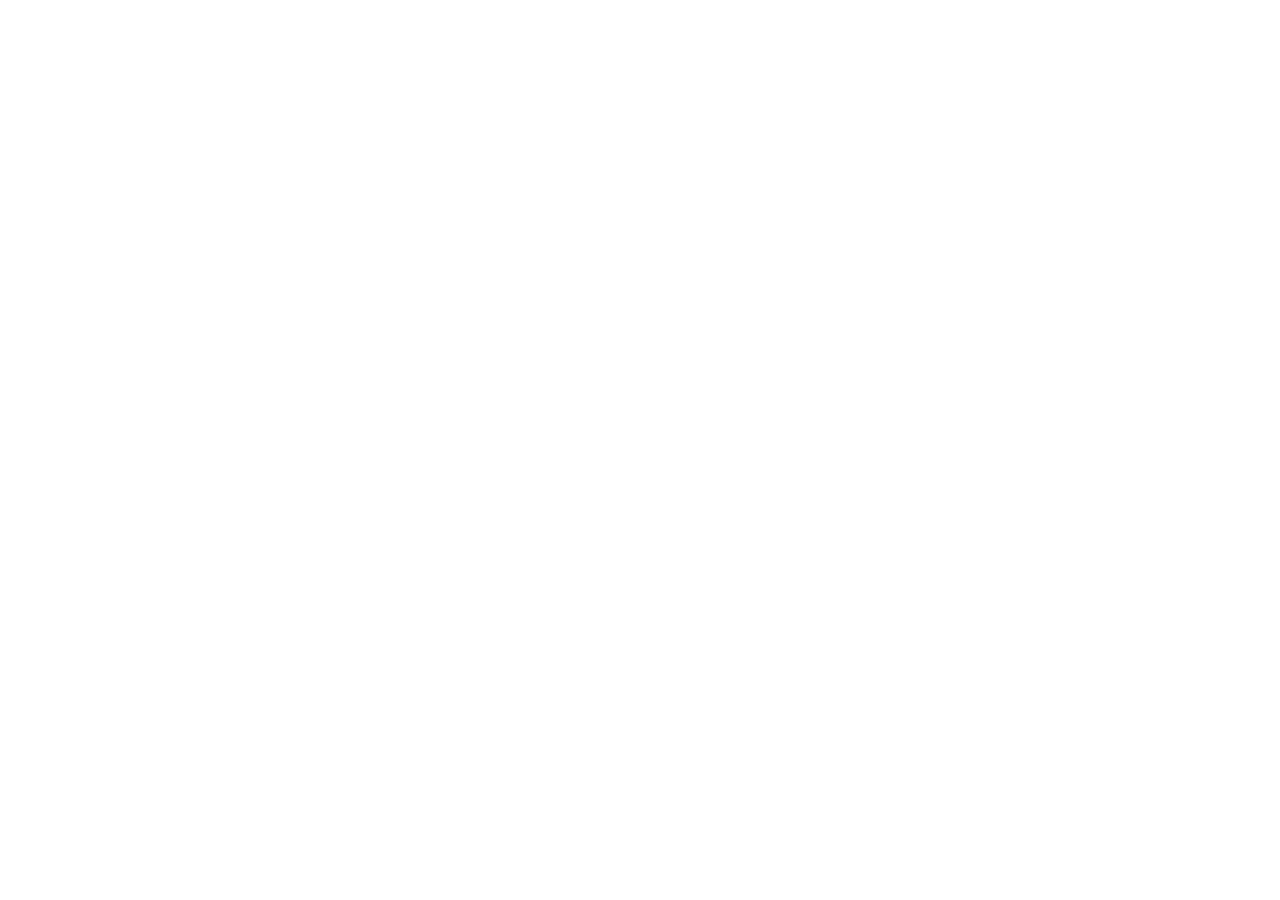
==== Pages/index.html @ d27ebb27 "organized folder" ====
<!DOCTYPE html>
<html lang="en">
<head>
    <meta charset="UTF-8">
    <meta name="viewport" content="width=device-width, initial-scale=1.0">
    <title>Document</title>
</head>
<body>
    
</body>
</html>
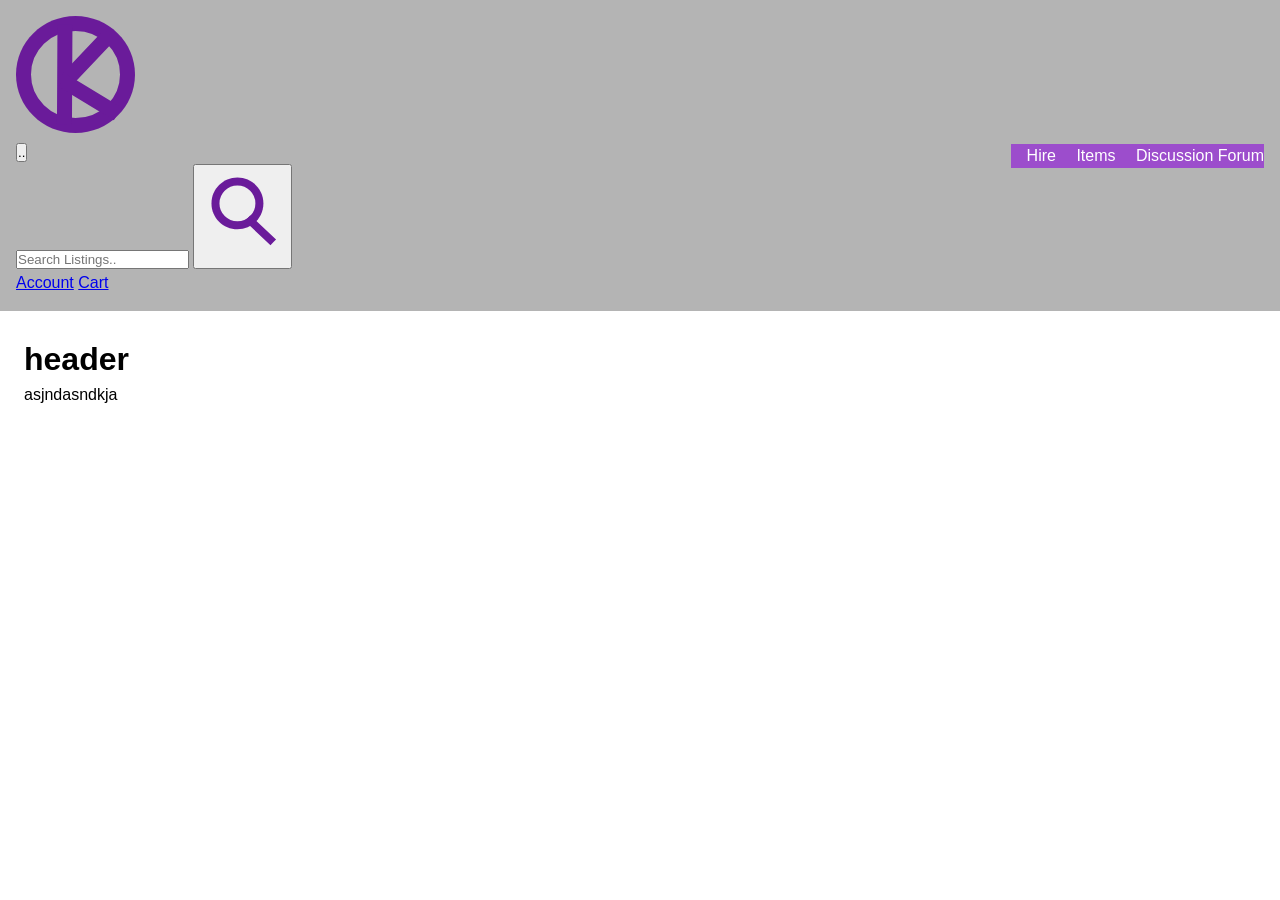
==== commit 3328d078: "reset css / css defaults for RD / added header HTML elements" ====
--- a/Pages/index.html
+++ b/Pages/index.html
@@ -3,9 +3,37 @@
 <head>
     <meta charset="UTF-8">
     <meta name="viewport" content="width=device-width, initial-scale=1.0">
-    <title>Document</title>
+    <title>Craigslist Redesign</title>
+    <link rel="stylesheet" href="../Style/style.css">
 </head>
 <body>
-    
+    <header class="header">
+        <div class="header_top">
+
+        <div class="logo"><img src="../Images/Icons/logo.svg" alt="Home"></div>
+
+        <button class="theme_toggle">..</button>
+
+        <form class="search_bar">
+            <input type="search" placeholder="Search Listings..">
+            <button type="submit"><img src="../Images/Icons/search.svg" alt=""></button>
+        </form>
+
+        <div class="header_actions">
+            <a href="account.html">Account</a>
+            <a href="cart.html">Cart</a>
+        </div>
+    </div>
+        <nav class="header_nav">
+            <a href="posts.html">Hire</a>
+            <a href="search.html">Items</a>
+            <a href="discussions.html">Discussion Forum</a>
+        </nav>
+    </header>
+
+    <main class="content">
+        <h1>header</h1>
+        <p>asjndasndkja</p>
+    </main>
 </body>
 </html>
--- a/Style/style.css
+++ b/Style/style.css
@@ -0,0 +1,45 @@
+/* BASIC RESET */
+* {
+    margin: 0;
+    padding: 0;
+    box-sizing: border-box;
+}
+
+/* BASE STYLES */
+body {
+    font-family: Ariel, sans-serif;
+    line-height: 1.5;
+}
+
+/* HEADER */
+header {
+    display: flex;
+    justify-content: space-between;
+    align-items: center;
+    padding: 16px;
+    background: #b4b4b4;
+    color: black;
+}
+
+.header_nav {
+    background-color: #9C4DCC;
+}
+
+.header_nav a {
+    color: white;
+    margin-left: 16px;
+    text-decoration: none;
+}
+
+/* CONTENT */
+
+.content {
+    padding: 24px;
+}
+
+/* MOBILE RESPONSIVE */
+@media (max-width: 600px) {
+    .header_nav {
+        display: none; /* to be replaced with hamburger menu */
+    }
+}
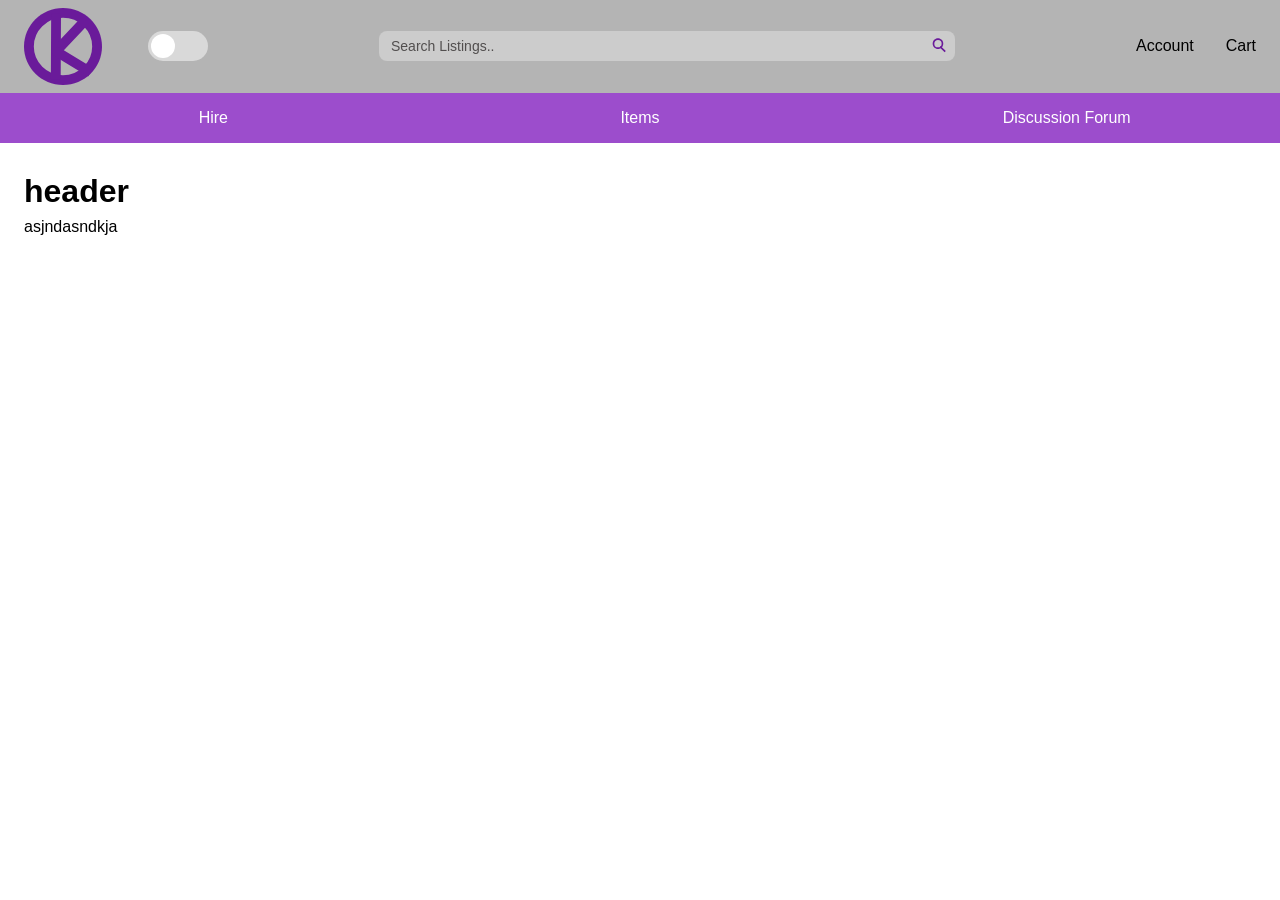
==== commit 59b78f3e: "Header styling/Header viewports/Hamburger menu added for mobile" ====
--- a/Pages/index.html
+++ b/Pages/index.html
@@ -3,28 +3,41 @@
 <head>
     <meta charset="UTF-8">
     <meta name="viewport" content="width=device-width, initial-scale=1.0">
-    <title>Craigslist Redesign</title>
+    <title>Home - Craigslist Redesign</title>
     <link rel="stylesheet" href="../Style/style.css">
 </head>
 <body>
     <header class="header">
         <div class="header_top">
+            <div class="header_top_left">
+                <div class="logo">
+                    <a href="index.html">
+                    <img src="../Images/Icons/logo.svg" alt="Home">
+                    </a>
+                </div>
+                <div class="theme_toggle">
+                    <input type="checkbox" id="check">
+                    <label for="check" class="toggle_button"></label>
+                </div>
+            </div>
 
-        <div class="logo"><img src="../Images/Icons/logo.svg" alt="Home"></div>
+            <form class="search_bar">
+                <input type="search" placeholder="Search Listings..">
+                <button type="submit" aria-label="Search">
+                    <img src="../Images/Icons/search.svg" alt="">
+                </button>
+            </form>
 
-        <button class="theme_toggle">..</button>
-
-        <form class="search_bar">
-            <input type="search" placeholder="Search Listings..">
-            <button type="submit"><img src="../Images/Icons/search.svg" alt=""></button>
-        </form>
-
-        <div class="header_actions">
-            <a href="account.html">Account</a>
-            <a href="cart.html">Cart</a>
+            <div class="header_top_right">
+                <a href="account.html">Account</a>
+                <a href="cart.html">Cart</a>
+                <button class="sidebar_button" aria-expanded="false" aria-controls="sidebar" aria-label="Open navigation">
+                    <img src="../Images/Icons/hamburger.svg" alt="">
+                </button>
+            </div>
         </div>
-    </div>
-        <nav class="header_nav">
+        
+        <nav class="header_nav_bottom" id="sidebar">
             <a href="posts.html">Hire</a>
             <a href="search.html">Items</a>
             <a href="discussions.html">Discussion Forum</a>
@@ -35,5 +48,6 @@
         <h1>header</h1>
         <p>asjndasndkja</p>
     </main>
+    <script src="../Scripts/navigation.js" defer></script>
 </body>
 </html>
--- a/Style/style.css
+++ b/Style/style.css
@@ -7,39 +7,325 @@
 
 /* BASE STYLES */
 body {
-    font-family: Ariel, sans-serif;
+    font-family: Arial, sans-serif;
     line-height: 1.5;
 }
 
-/* HEADER */
-header {
-    display: flex;
-    justify-content: space-between;
-    align-items: center;
-    padding: 16px;
+/* HEADER: desktop defaults */
+.header {
+    display: flex;
+    flex-direction: column;
+    align-items: center;
+    padding: 0;
     background: #b4b4b4;
     color: black;
 }
 
-.header_nav {
-    background-color: #9C4DCC;
-}
-
-.header_nav a {
+.header_top {
+    position: relative;
+    display: grid;
+    grid-template-columns: auto minmax(0, 800px) auto;
+    grid-template-areas: "left search right";
+    align-items: center;
+    gap: 24px;
+    width: 100%;
+    min-height: 0;
+    padding: 8px 24px;
+}
+
+.header_top_left {
+    grid-area: left;
+    display: flex;
+    align-items: center;
+    gap: 12px;
+    justify-self: start;
+}
+
+.header_top_left .logo {
+    position: static;
+    transform: none;
+}
+
+.logo img {
+    display: block;
+    width: 78px;
+    height: auto;
+}
+
+.theme_toggle {
+    position: static;
+    transform: none;
+    width: auto;
+    height: auto;
+    background-color: transparent;
+    display: flex;
+    align-items: center;
+    justify-content: center;
+    margin-left: 44px;
+}
+
+.toggle_button {
+    background-color: #d9d9d9;
+    width: 40px;
+    height: 20px;
+    border-radius: 10px;
+    cursor: pointer;
+    position: relative;
+    transition: 0.2s;
+    transform: scale(1.5);
+    transform-origin: center;
+}
+
+.toggle_button::before {
+    position: absolute;
+    content: '';
+    background-color: #ffffff;
+    width: 16px;
+    height: 16px;
+    border-radius: 50%;
+    margin: 2px;
+    transition: 0.2s;
+}
+
+input:checked + .toggle_button {
+    background-color: #9c4dcc;
+}
+
+input:checked + .toggle_button:before{
+    transform: translateX(20px);
+}
+
+.theme_toggle input[type="checkbox"] {
+    display: none;
+}
+
+.search_bar {
+    grid-area: search;
+    display: flex;
+    align-items: center;
+    justify-self: center;
+    gap: 8px;
+    width: 100%;
+    height: auto;
+    min-width: 0;
+    max-width: min(45vw, 600px);
+    padding: 3px 6px;
+    border-radius: 8px;
+    background: #ccc;
+}
+
+.search_bar input {
+    display: block;
+    flex: 1;
+    min-width: 0;
+    padding: 4px 6px;
+    border: none;
+    border-radius: 8px;
+    background: transparent;
+    font-size: 14px;
+    outline: none;
+}
+
+.search_bar input::placeholder {
+    color: #524f4f;
+}
+
+.search_bar button {
+    position: static;
+    transform: none;
+    background: transparent;
+    border: none;
+    cursor: pointer;
+    padding: 0;
+    line-height: 0;
+}
+
+.search_bar button img {
+    width: 20px;
+    height: 20px;
+}
+
+.header_top_right {
+    position: relative;
+    grid-area: right;
+    display: flex;
+    align-items: center;
+    justify-self: end;
+    gap: 32px;
+    font-size: 16px;
+}
+
+.header_top_right a,
+.header_top_right a:visited,
+.header_top_right a:active {
+    color: inherit;
+    text-decoration: none;
+    white-space: nowrap;
+}
+
+.header_top_right a:hover {
+    color: purple;
+}
+
+.header_nav_bottom {
+    display: grid;
+    grid-template-columns: repeat(3, 1fr);
+    justify-content: center;
+    gap: 0;
+    width: 100%;
+    padding: 1px 0;
+    background-color: #9c4dcc;
+}
+
+.header_nav_bottom a {
+    display: block;
     color: white;
-    margin-left: 16px;
+    padding: 12px;
+    text-align: center;
     text-decoration: none;
+    transition: background-color 0.15s ease;
+}
+
+.header_nav_bottom a:hover {
+    background-color: #7e35a8;
+}
+
+.sidebar_button {
+    position: absolute;
+    top: 50%;
+    right: calc(100% + 8px);
+    transform: translateY(-50%);
+    background: transparent;
+    border: none;
+    cursor: pointer;
+    display: none;
+    align-items: center;
+    justify-content: center;
+    padding: 4px;
+}
+.sidebar_button img {
+    width: 24px;
+    height: 24px;
 }
 
 /* CONTENT */
-
 .content {
     padding: 24px;
 }
 
+/* Tablet adjustments */
+@media (max-width: 1100px) {
+    .header_top {
+        grid-template-columns: auto minmax(0, 1fr) auto;
+        gap: 20px;
+        padding: 8px 16px;
+    }
+
+    .header_top_left {
+        gap: 10px;
+    }
+
+    .header_top_right {
+        gap: 16px;
+    }
+}
+
 /* MOBILE RESPONSIVE */
 @media (max-width: 600px) {
-    .header_nav {
-        display: none; /* to be replaced with hamburger menu */
-    }
-}
+    .header_top {
+        grid-template-columns: minmax(0, 1fr) auto minmax(0, 1fr);
+        gap: 8px;
+        min-height: 48px;
+        padding: 4px 12px;
+    }
+
+    .header_top_left {
+        gap: 8px;
+    }
+
+    .header_top_left .logo {
+        position: absolute;
+        top: 50%;
+        left: 50%;
+        transform: translate(-50%, -50%);
+    }
+
+    .logo img {
+        width: 40px;
+    }
+
+    .theme_toggle {
+        position: absolute;
+        top: 50%;
+        left: 52px;
+        transform: translateY(-50%);
+        margin-left: 0;
+    }
+
+    .search_bar {
+        display: block;
+        justify-self: start;
+        width: 0;
+        height: 0;
+        padding: 0;
+        background: transparent;
+    }
+
+    .search_bar input {
+        display: none;
+    }
+
+    .search_bar button {
+        position: absolute;
+        top: 50%;
+        left: 8px;
+        transform: translateY(-50%);
+    }
+
+    .search_bar button img {
+        width: 28px;
+        height: 28px;
+    }
+
+    .header_top_right {
+        gap: 8px;
+        font-size: 14px;
+    }
+
+    .header_nav_bottom {
+        display: flex;
+        flex-direction: column;
+        position: fixed;
+        inset: 0 auto 0 0;
+        width: min(80vw, 320px);
+        height: 100vh;
+        padding: 64px 0 16px;
+        gap: 0;
+        z-index: 10;
+        transform: translateX(-100%);
+        visibility: hidden;
+        transition: transform 0.25s ease, visibility 0s linear 0.25s;
+    }
+
+    .header_nav_bottom.is-open {
+        transform: translateX(0);
+        visibility: visible;
+        box-shadow: 0 0 0 100vmax rgb(0 0 0 / 40%);
+        transition: transform 0.25s ease;
+    }
+
+    .header_nav_bottom a {
+        text-align: left;
+    }
+
+    .sidebar_button {
+        display: flex;
+    }
+}
+
+@media (prefers-reduced-motion: reduce) {
+    .header_nav_bottom,
+    .header_nav_bottom a {
+        transition: none;
+    }
+}
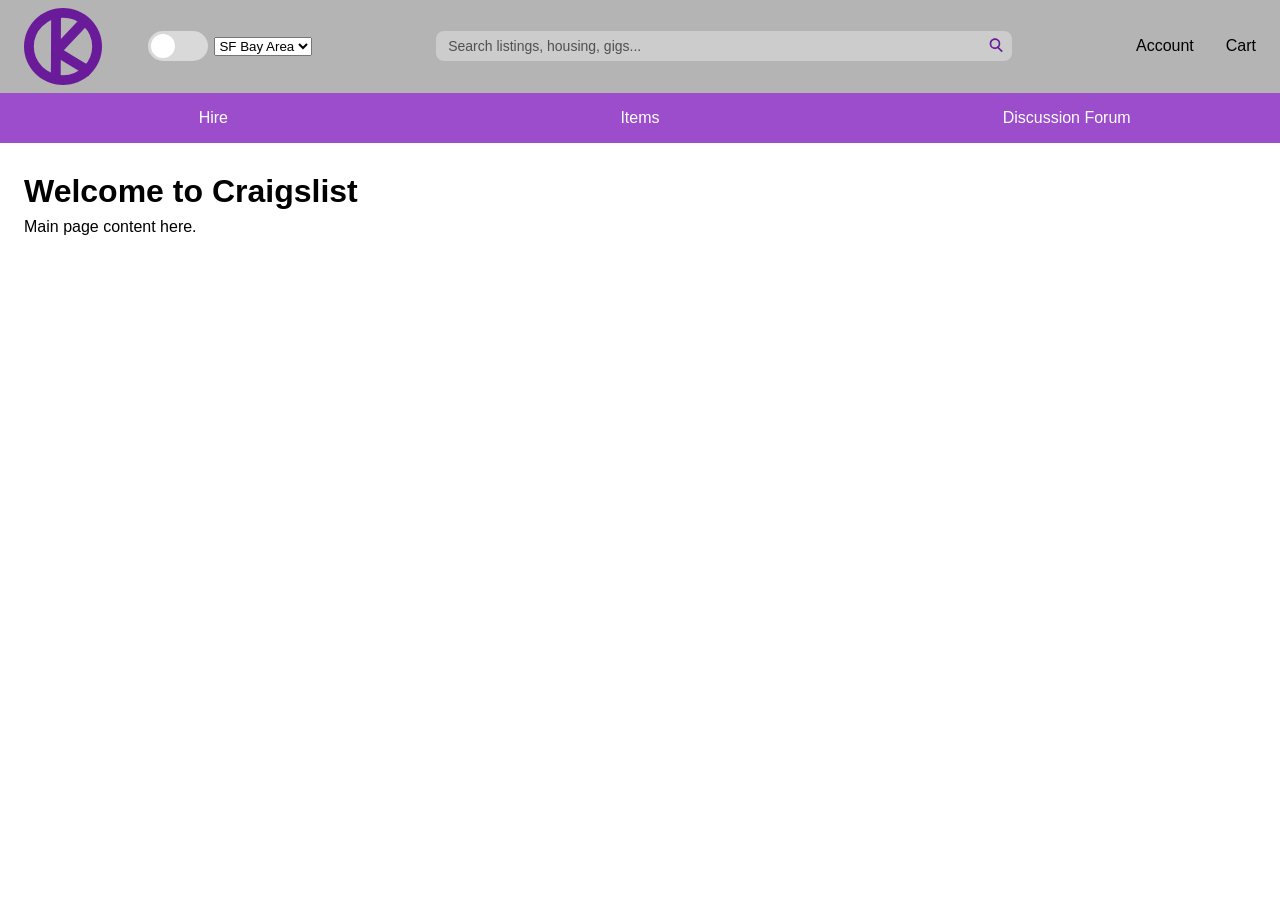
==== commit 94d3424e: "Added some more functionality added a location selector and moved the header into its own component," ====
--- a/Pages/index.html
+++ b/Pages/index.html
@@ -6,48 +6,16 @@
     <title>Home - Craigslist Redesign</title>
     <link rel="stylesheet" href="../Style/style.css">
 </head>
+    
 <body>
-    <header class="header">
-        <div class="header_top">
-            <div class="header_top_left">
-                <div class="logo">
-                    <a href="index.html">
-                    <img src="../Images/Icons/logo.svg" alt="Home">
-                    </a>
-                </div>
-                <div class="theme_toggle">
-                    <input type="checkbox" id="check">
-                    <label for="check" class="toggle_button"></label>
-                </div>
-            </div>
-
-            <form class="search_bar">
-                <input type="search" placeholder="Search Listings..">
-                <button type="submit" aria-label="Search">
-                    <img src="../Images/Icons/search.svg" alt="">
-                </button>
-            </form>
-
-            <div class="header_top_right">
-                <a href="account.html">Account</a>
-                <a href="cart.html">Cart</a>
-                <button class="sidebar_button" aria-expanded="false" aria-controls="sidebar" aria-label="Open navigation">
-                    <img src="../Images/Icons/hamburger.svg" alt="">
-                </button>
-            </div>
-        </div>
-        
-        <nav class="header_nav_bottom" id="sidebar">
-            <a href="posts.html">Hire</a>
-            <a href="search.html">Items</a>
-            <a href="discussions.html">Discussion Forum</a>
-        </nav>
-    </header>
+    <div id="header-placeholder"></div>
 
     <main class="content">
-        <h1>header</h1>
-        <p>asjndasndkja</p>
+        <h1>Welcome to Craigslist</h1>
+        <p>Main page content here.</p>
     </main>
+    
     <script src="../Scripts/navigation.js" defer></script>
+    <script src="../Scripts/load-header.js" defer></script>
 </body>
 </html>
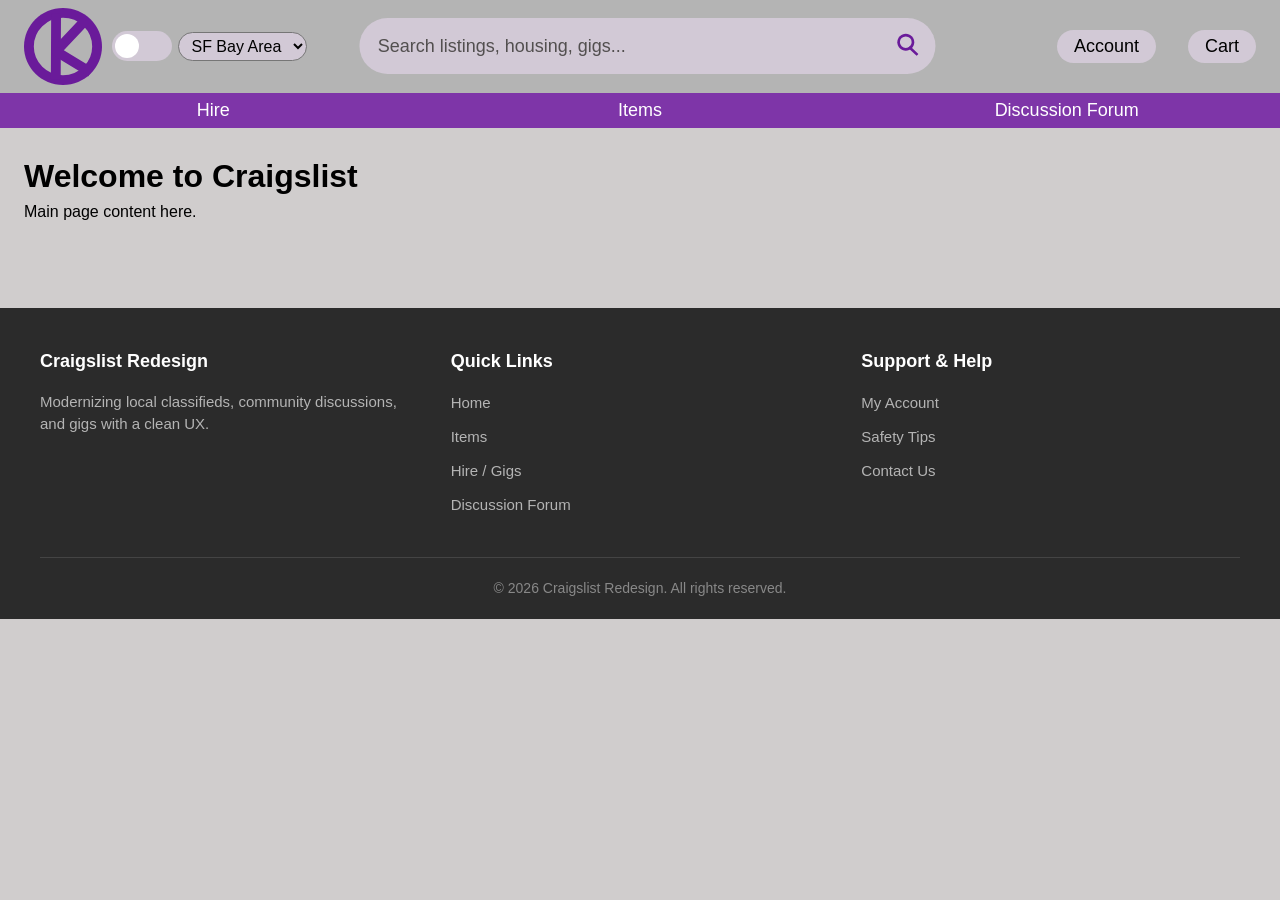
==== commit f5483153: "Footer Update added footer component and updated style to the other pages" ====
--- a/Pages/index.html
+++ b/Pages/index.html
@@ -15,6 +15,8 @@
         <p>Main page content here.</p>
     </main>
     
+    <div id="footer-placeholder"></div>
+    
     <script src="../Scripts/navigation.js" defer></script>
     <script src="../Scripts/load-header.js" defer></script>
 </body>
--- a/Style/style.css
+++ b/Style/style.css
@@ -9,10 +9,12 @@
 body {
     font-family: Arial, sans-serif;
     line-height: 1.5;
+    background-color: #d0cdcd;
 }
 
 /* HEADER: desktop defaults */
 .header {
+    position: relative;
     display: flex;
     flex-direction: column;
     align-items: center;
@@ -61,11 +63,17 @@
     display: flex;
     align-items: center;
     justify-content: center;
-    margin-left: 44px;
+    margin-left: 0;
+}
+
+.header_nav_bottom .theme_toggle {
+    position: absolute;
+    top: 36px;
+    left: 122px;
 }
 
 .toggle_button {
-    background-color: #d9d9d9;
+    background-color: #ddd0e2be;
     width: 40px;
     height: 20px;
     border-radius: 10px;
@@ -83,12 +91,13 @@
     width: 16px;
     height: 16px;
     border-radius: 50%;
-    margin: 2px;
+    top: 2px;
+    left: 2px;
     transition: 0.2s;
 }
 
 input:checked + .toggle_button {
-    background-color: #9c4dcc;
+    background-color: #936ca9;
 }
 
 input:checked + .toggle_button:before{
@@ -97,6 +106,17 @@
 
 .theme_toggle input[type="checkbox"] {
     display: none;
+}
+
+.location-select-wrap select {
+    background-color: #ddd0e2be;
+    border-radius: 32px;
+    font-size: 16px;
+    padding: 4px 8px;
+}
+
+.header_top_left .location-select-wrap {
+    margin-left: 60px;
 }
 
 .search_bar {
@@ -109,9 +129,10 @@
     height: auto;
     min-width: 0;
     max-width: min(45vw, 600px);
-    padding: 3px 6px;
-    border-radius: 8px;
-    background: #ccc;
+    padding: 12px 12px;
+    border-radius: 32px;
+    background: #ddd0e2be;
+    transform: translateX(-6%);
 }
 
 .search_bar input {
@@ -122,7 +143,7 @@
     border: none;
     border-radius: 8px;
     background: transparent;
-    font-size: 14px;
+    font-size: 18px;
     outline: none;
 }
 
@@ -141,8 +162,44 @@
 }
 
 .search_bar button img {
-    width: 20px;
-    height: 20px;
+    width: 32px;
+    height: 32px;
+}
+
+.search_suggestions {
+    position: absolute;
+    top: calc(100% + 6px);
+    left: 0;
+    z-index: 20;
+    width: 100%;
+    max-height: 280px;
+    overflow-y: auto;
+    padding: 4px 0;
+    border: 1px solid #ccc;
+    border-radius: 8px;
+    background: white;
+    box-shadow: 0 4px 12px rgb(0 0 0 / 15%);
+    list-style: none;
+}
+
+.search_suggestion button {
+    display: block;
+    width: 100%;
+    padding: 8px 12px;
+    color: #222;
+    text-align: left;
+    line-height: 1.4;
+}
+
+.search_suggestion button:hover,
+.search_suggestion button:focus-visible {
+    background: #f0e5f5;
+    outline: none;
+}
+
+.search_empty_state {
+    margin-top: 16px;
+    color: #524f4f;
 }
 
 .header_top_right {
@@ -152,8 +209,10 @@
     align-items: center;
     justify-self: end;
     gap: 32px;
-    font-size: 16px;
-}
+    font-size: 18px;
+    background: transparent
+}
+
 
 .header_top_right a,
 .header_top_right a:visited,
@@ -161,10 +220,22 @@
     color: inherit;
     text-decoration: none;
     white-space: nowrap;
-}
-
-.header_top_right a:hover {
-    color: purple;
+    padding: 2px 16px;
+    border: 1px solid transparent;
+    border-radius: 32px;
+    background-color: #ddd0e2be;
+    transition: background-color 220ms ease-out, color 220ms ease-out;
+}
+
+.header_top_right a:hover,
+.header_top_right a:focus-visible {
+    border-color: #936ca9;
+    background-color: #936ca9;
+}
+
+.header_top_right a[aria-current="page"] {
+    border-color: #9c4dcc;
+    background-color: #9c4dcc;
 }
 
 .header_nav_bottom {
@@ -173,21 +244,29 @@
     justify-content: center;
     gap: 0;
     width: 100%;
-    padding: 1px 0;
-    background-color: #9c4dcc;
-}
-
+    padding: 0;
+    background-color: #7e35a8;
+}
+/* #9c4dcc */
+/* #7e35a8 */
+/* #ddd0e2be*/
 .header_nav_bottom a {
     display: block;
     color: white;
-    padding: 12px;
+    padding: 4px 12px;
+    font-size: 18px;
     text-align: center;
     text-decoration: none;
-    transition: background-color 0.15s ease;
-}
-
-.header_nav_bottom a:hover {
-    background-color: #7e35a8;
+    transition: background-color 220ms ease-out, color 220ms ease-out;
+}
+
+.header_nav_bottom a:hover,
+.header_nav_bottom a:focus-visible {
+    background-color: #936ca9;
+}
+
+.header_nav_bottom a[aria-current="page"] {
+    background-color: #9c4dcc;
 }
 
 .sidebar_button {
@@ -208,9 +287,221 @@
     height: 24px;
 }
 
+/*FOOTER*/
+.footer {
+    background-color: #2b2b2b;
+    color: #f1f1f1;
+    padding: 40px 24px 20px 24px;
+    margin-top: 60px;
+    font-family: inherit;
+}
+
+.footer_content {
+    max-width: 1200px;
+    margin: 0 auto;
+    display: grid;
+    grid-template-columns: repeat(auto-fit, minmax(250px, 1fr));
+    gap: 32px;
+    padding-bottom: 30px;
+    border-bottom: 1px solid #444;
+}
+
+.footer_col h3, 
+.footer_col h4 {
+    color: #ffffff;
+    margin-bottom: 16px;
+    font-size: 18px;
+    font-weight: 600;
+}
+
+.footer_col p {
+    color: #b4b4b4;
+    font-size: 15px;
+    line-height: 1.5;
+}
+
+.footer_col ul {
+    list-style: none;
+    padding: 0;
+    margin: 0;
+}
+
+.footer_col ul li {
+    margin-bottom: 10px;
+}
+
+.footer_col ul li a {
+    color: #b4b4b4;
+    text-decoration: none;
+    font-size: 15px;
+    transition: color 200s ease-out, padding-left 200s ease-out;
+}
+
+.footer_col ul li a:hover, 
+.footer_col ul li a:focus-visible {
+    color: #9c4dcc;
+    padding-left: 4px;
+}
+
+.footer_bottom {
+    max-width: 1200px;
+    margin: 20px auto 0 auto;
+    text-align: center;
+    color: #888888;
+    font-size: 14px;
+}
+
 /* CONTENT */
 .content {
     padding: 24px;
+}
+
+.signup-page .body {
+    min-height: 100vh;
+    overflow: hidden;
+}
+
+.signup-page {
+    font-size: 12px;
+    text-align: center;
+}
+
+.signup-wrapper {
+    box-sizing: border-box;
+    height: 80vh;
+    padding: 10px;
+    border-radius: 0 20px 20px 0;
+    display: flex;
+    flex-direction: column;
+    align-items: center;
+    justify-content: center;
+}
+
+.signup-header {
+    font-size: 3rem;
+    font-weight: 900;
+    text-transform: uppercase;
+}
+
+.signup-form {
+    width: min(400px, 100%);
+    margin-top: 20px;
+    margin-bottom: 50px;
+    display: flex;
+    flex-direction: column;
+    align-items: center;
+    gap: 10px;
+}
+
+.signup-form > div {
+    width: 100%;
+    display: flex;
+    justify-content: center;
+}
+
+.signup-form label {
+    flex-shrink: 0;
+    height: 50px;
+    width: 50px;
+    background-color: #9c4dcc;
+    border-radius: 10px 0 0 10px;
+    display: flex;
+    justify-content: center;
+    align-items: center;
+    font-size: 1.5rem;
+    font-weight: 500;
+}
+
+.signup-form label svg {
+    fill: white;
+}
+
+.signup-form input {
+    box-sizing: border-box;
+    flex-grow: 1;
+    min-width: 0;
+    height: 50px;
+    padding: 1em;
+    font: inherit;
+    font-size: 16px;
+    border-radius: 0 10px 10px 0;
+    border: 2px solid #ddd0e2be;
+    border-left: none;
+    background-color: #ddd0e2be;
+    transition: 150ms ease;
+}
+
+.signup-form input:hover {
+    border-color:  #9c4dcc;
+}
+
+.signup-form input:focus {
+    outline: none;
+    border-color: #7e35a8;
+}
+
+.signup-form > div:has(> input:focus) > label {
+    background-color: #7e35a8;
+}
+
+
+.signup-form input::placeholder {
+    font-size: 16px;
+}
+
+.signup-form button {
+    margin-top: 10px;
+    border: none;
+    border-radius: 1000px;
+    padding: .85em 4em;
+    background-color: #9c4dcc;
+    color: white;
+    font: inherit;
+    font-weight: 600;
+    text-transform: uppercase;
+    cursor: pointer;
+    transition: 150ms ease;
+}   
+
+.signup-form button:hover {
+    background-color: #7e35a8;
+}   
+
+.signup-form button:focus {
+    outline: none;
+    background-color: #7e35a8;
+}
+.signup-page .signup-wrapper > p a {
+    text-decoration: none;
+    color: #9c4dcc;
+}
+
+.signup-page .signup-wrapper > p a:hover {
+    text-decoration: underline;
+}
+
+.signup-form input::placeholder,
+.signup-page .signup-wrapper > p {
+    font-size: 16px;
+}
+
+.signup-form div.incorrect label {
+    background-color: #de6464;
+}
+
+.signup-form div.incorrect input {
+    border-color: #de6464;
+}
+
+#error-message {
+    color: #de6464;
+    font-weight: 500;
+}
+
+.success-message {
+    margin-bottom: 16px;
+    color: #247a36;
+    font-weight: 600;
 }
 
 /* Tablet adjustments */
@@ -243,6 +534,10 @@
         gap: 8px;
     }
 
+    .header_top_left .location-select-wrap {
+        margin-left: 0;
+    }
+
     .header_top_left .logo {
         position: absolute;
         top: 50%;
@@ -254,12 +549,15 @@
         width: 40px;
     }
 
-    .theme_toggle {
-        position: absolute;
-        top: 50%;
-        left: 52px;
-        transform: translateY(-50%);
-        margin-left: 0;
+    .header_nav_bottom .theme_toggle {
+        position: static;
+        justify-content: flex-start;
+        margin: 16px 12px;
+        transform: none;
+    }
+
+    .header_nav_bottom .toggle_button {
+        transform-origin: left center;
     }
 
     .search_bar {
@@ -269,6 +567,7 @@
         height: 0;
         padding: 0;
         background: transparent;
+        transform: none;
     }
 
     .search_bar input {
@@ -289,7 +588,7 @@
 
     .header_top_right {
         gap: 8px;
-        font-size: 14px;
+        font-size: 16px;
     }
 
     .header_nav_bottom {
@@ -325,7 +624,54 @@
 
 @media (prefers-reduced-motion: reduce) {
     .header_nav_bottom,
-    .header_nav_bottom a {
+    .header_nav_bottom a,
+    .header_top_right a {
         transition: none;
     }
-}+}
+
+
+/* PAGE LOADING FEEDBACK */
+.page-loader {
+    position: fixed;
+    inset: 0;
+    display: flex;
+    align-items: center;
+    justify-content: center;
+    background: rgba(255, 255, 255, 0.82);
+    z-index: 9999;
+    opacity: 0;
+    visibility: hidden;
+    transition: opacity 0.2s ease, visibility 0s linear 0.2s;
+}
+
+.page-loader.is-visible {
+    opacity: 1;
+    visibility: visible;
+    transition: opacity 0.2s ease;
+}
+
+.page-loader__spinner {
+    width: 46px;
+    height: 46px;
+    border: 5px solid #d9d9d9;
+    border-top-color: #9c4dcc;
+    border-radius: 50%;
+    animation: page-loader-spin 0.75s linear infinite;
+}
+
+@keyframes page-loader-spin {
+    to {
+        transform: rotate(360deg);
+    }
+}
+
+@media (prefers-reduced-motion: reduce) {
+    .page-loader {
+        transition: none;
+    }
+
+    .page-loader__spinner {
+        animation-duration: 1.5s;
+    }
+}
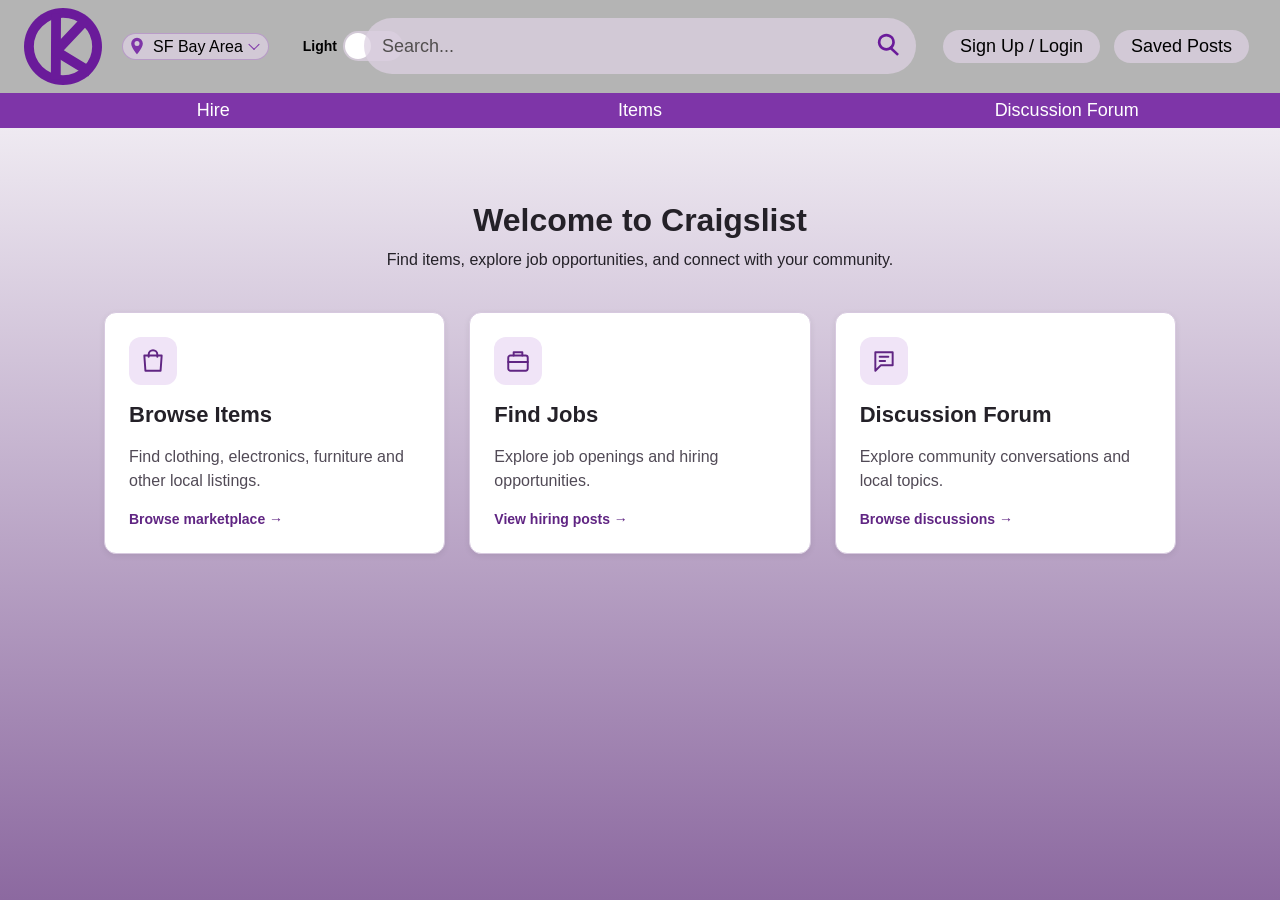
==== commit 1a366fd5: "Update index.html" ====
--- a/Pages/index.html
+++ b/Pages/index.html
@@ -1,3 +1,4 @@
+
 <!DOCTYPE html>
 <html lang="en">
 <head>
@@ -5,19 +6,242 @@
     <meta name="viewport" content="width=device-width, initial-scale=1.0">
     <title>Home - Craigslist Redesign</title>
     <link rel="stylesheet" href="../Style/style.css">
+
+    <style>
+        .home-main {
+            --home-surface: #fff;
+            --home-text: #242128;
+            --home-muted: #514a56;
+            --home-primary: #602583;
+            --home-outline: #d7c9df;
+            --home-icon: #f0e4f7;
+
+            max-width: 1120px;
+            margin: 0 auto;
+            padding: 72px 24px 48px;
+            color: var(--home-text);
+        }
+
+        /* Dark mode */
+        html[data-theme="dark"] .home-main {
+            --home-surface: #29252f;
+            --home-text: #f5eff8;
+            --home-muted: #ddd3e4;
+            --home-primary: #e5b6ff;
+            --home-outline: #82738e;
+            --home-icon: #493357;
+        }
+
+        /* Homepage introduction */
+        .home-intro {
+            text-align: center;
+            margin-bottom: 40px;
+        }
+
+        .home-intro h1 {
+            font-size: 32px;
+            line-height: 40px;
+            font-weight: 700;
+            margin-bottom: 8px;
+        }
+
+        .home-intro p {
+            font-size: 16px;
+            line-height: 24px;
+        }
+
+        /* Main task cards */
+        .home-grid {
+            display: grid;
+            grid-template-columns: repeat(3, minmax(0, 1fr));
+            gap: 24px;
+        }
+
+        .home-task {
+            display: flex;
+            flex-direction: column;
+            gap: 16px;
+            padding: 24px;
+            min-height: 240px;
+            border: 1px solid var(--home-outline);
+            border-radius: 12px;
+            background: var(--home-surface);
+            color: var(--home-text);
+            text-decoration: none;
+            box-shadow: 0 2px 6px #00000012;
+        }
+
+        .home-task[hidden] {
+            display: none;
+        }
+
+        .home-task:hover {
+            border-color: var(--home-primary);
+            box-shadow: 0 4px 12px #00000026;
+        }
+
+        .home-task:focus-visible {
+            outline: 3px solid var(--home-primary);
+            outline-offset: 4px;
+        }
+
+        .home-task h2 {
+            font-size: 22px;
+            line-height: 28px;
+            font-weight: 600;
+        }
+
+        .home-task p {
+            color: var(--home-muted);
+            font-size: 16px;
+            line-height: 24px;
+        }
+
+        .home-task-action {
+            margin-top: auto;
+            color: var(--home-primary);
+            font-size: 14px;
+            line-height: 20px;
+            font-weight: 700;
+        }
+
+        /* Card icons */
+        .home-icon {
+            width: 48px;
+            height: 48px;
+            border-radius: 12px;
+            background: var(--home-icon);
+            color: var(--home-primary);
+            display: grid;
+            place-items: center;
+        }
+
+        .home-icon svg {
+            width: 26px;
+            height: 26px;
+        }
+
+        /* Smaller screens */
+        @media (max-width: 760px) {
+            .home-main {
+                padding: 32px 20px;
+            }
+
+            .home-grid {
+                grid-template-columns: 1fr;
+                gap: 16px;
+            }
+
+            .home-task {
+                min-height: 0;
+            }
+        }
+    </style>
 </head>
-    
+
 <body>
+
     <div id="header-placeholder"></div>
 
-    <main class="content">
-        <h1>Welcome to Craigslist</h1>
-        <p>Main page content here.</p>
+    <main class="content home-main">
+
+        <div class="home-intro">
+            <h1>Welcome to Craigslist</h1>
+            <p>
+                Find items, explore job opportunities,
+                and connect with your community.
+            </p>
+        </div>
+
+        <div class="home-grid" aria-label="Main tasks">
+
+            <!-- Browse Items -->
+            <a class="home-task" data-searchable href="search.html">
+
+                <span class="home-icon" aria-hidden="true">
+                    <svg viewBox="0 0 24 24"
+                         fill="none"
+                         stroke="currentColor"
+                         stroke-width="1.8"
+                         stroke-linecap="round"
+                         stroke-linejoin="round">
+                        <path d="M4 7h16l-1 14H5L4 7Z"/>
+                        <path d="M8 8V6a4 4 0 0 1 8 0v2"/>
+                    </svg>
+                </span>
+
+                <h2>Browse Items</h2>
+
+                <p>
+                    Find clothing, electronics, furniture
+                    and other local listings.
+                </p>
+
+                <span class="home-task-action">
+                    Browse marketplace &rarr;
+                </span>
+
+            </a>
+
+            <!-- Find Jobs -->
+            <a class="home-task" data-searchable href="hiring.html">
+
+                <span class="home-icon" aria-hidden="true">
+                    <svg viewBox="0 0 24 24"
+                         fill="none"
+                         stroke="currentColor"
+                         stroke-width="1.8"
+                         stroke-linecap="round"
+                         stroke-linejoin="round">
+                        <rect x="3" y="7" width="18" height="14" rx="2"/>
+                        <path d="M8 7V4h8v3M3 13h18"/>
+                    </svg>
+                </span>
+
+                <h2>Find Jobs</h2>
+
+                <p>
+                    Explore job openings and hiring opportunities.
+                </p>
+
+                <span class="home-task-action">
+                    View hiring posts &rarr;
+                </span>
+
+            </a>
+
+            <!-- Discussion Forum -->
+            <a class="home-task" data-searchable href="discussions.html">
+
+                <span class="home-icon" aria-hidden="true">
+                    <svg viewBox="0 0 24 24"
+                         fill="none"
+                         stroke="currentColor"
+                         stroke-width="1.8"
+                         stroke-linecap="round"
+                         stroke-linejoin="round">
+                        <path d="M4 4h16v12H9l-5 5V4Z"/>
+                        <path d="M8 8h8M8 12h5"/>
+                    </svg>
+                </span>
+
+                <h2>Discussion Forum</h2>
+
+                <p>
+                    Explore community conversations and local topics.
+                </p>
+
+                <span class="home-task-action">
+                    Browse discussions &rarr;
+                </span>
+
+            </a>
+
+        </div>
+
     </main>
-    
-    <div id="footer-placeholder"></div>
-    
+
     <script src="../Scripts/navigation.js" defer></script>
-    <script src="../Scripts/load-header.js" defer></script>
+
 </body>
-</html>+</html>
--- a/Style/style.css
+++ b/Style/style.css
@@ -9,7 +9,11 @@
 body {
     font-family: Arial, sans-serif;
     line-height: 1.5;
-    background-color: #d0cdcd;
+    min-height: 100vh;
+    background: #936CA9;
+    background: linear-gradient(360deg, rgba(140, 105, 160, 1) 0%, rgba(255, 255, 255, 1) 100%);
+    background-repeat: no-repeat;
+    background-size: 100% 100%;
 }
 
 /* HEADER: desktop defaults */
@@ -24,34 +28,78 @@
 }
 
 .header_top {
-    position: relative;
     display: grid;
-    grid-template-columns: auto minmax(0, 800px) auto;
+    grid-template-columns: minmax(320px, 1fr) minmax(0, 2fr) minmax(320px, 1fr);
     grid-template-areas: "left search right";
     align-items: center;
-    gap: 24px;
+    gap: 20px;
     width: 100%;
-    min-height: 0;
     padding: 8px 24px;
+    margin: 0 auto;
 }
 
 .header_top_left {
     grid-area: left;
     display: flex;
     align-items: center;
-    gap: 12px;
-    justify-self: start;
+    justify-content: start;
+    gap: 20px;
+    min-width: 0;
 }
 
 .header_top_left .logo {
     position: static;
     transform: none;
+}
+
+.logo a {
+    display: flex;
+    align-items: center;
 }
 
 .logo img {
     display: block;
     width: 78px;
     height: auto;
+}
+
+.location-select-wrap {
+    position: relative;
+    display: flex;
+    align-items: center;
+    gap: 6px;
+    padding: 0 4px;
+    border: 1px solid rgb(126 53 168 / 30%);
+    border-radius: 32px;
+    background: #ddd0e2be;
+    transition: background-color 180ms ease, border-color 180ms ease;
+}
+
+.location-select-wrap img {
+    display: block;
+    width: 20px;
+    height: 20px;
+    flex: 0 0 auto;
+    pointer-events: none;
+}
+
+.location-select-wrap::after {
+    position: absolute;
+    top: 50%;
+    right: 10px;
+    width: 7px;
+    height: 7px;
+    border-right: 1.5px solid #7e35a8;
+    border-bottom: 1.5px solid #7e35a8;
+    content: "";
+    pointer-events: none;
+    transform: translateY(-70%) rotate(45deg);
+}
+
+.location-select-wrap:focus-within {
+    border-color: rgb(126 53 168 / 30%);
+    background-color: #e7dcec;
+    box-shadow: none;
 }
 
 .theme_toggle {
@@ -63,45 +111,37 @@
     display: flex;
     align-items: center;
     justify-content: center;
-    margin-left: 0;
-}
-
-.header_nav_bottom .theme_toggle {
-    position: absolute;
-    top: 36px;
-    left: 122px;
+    margin-right: 0;
 }
 
 .toggle_button {
     background-color: #ddd0e2be;
-    width: 40px;
-    height: 20px;
-    border-radius: 10px;
+    width: 60px;
+    height: 30px;
+    border-radius: 15px;
     cursor: pointer;
     position: relative;
     transition: 0.2s;
-    transform: scale(1.5);
-    transform-origin: center;
 }
 
 .toggle_button::before {
     position: absolute;
     content: '';
     background-color: #ffffff;
-    width: 16px;
-    height: 16px;
+    width: 26px;
+    height: 26px;
     border-radius: 50%;
     top: 2px;
     left: 2px;
     transition: 0.2s;
 }
 
-input:checked + .toggle_button {
+.theme_toggle input:checked + .toggle_button {
     background-color: #936ca9;
 }
 
-input:checked + .toggle_button:before{
-    transform: translateX(20px);
+.theme_toggle input:checked + .toggle_button:before{
+    transform: translateX(30px);
 }
 
 .theme_toggle input[type="checkbox"] {
@@ -109,30 +149,35 @@
 }
 
 .location-select-wrap select {
-    background-color: #ddd0e2be;
-    border-radius: 32px;
+    display: block;
+    border: 0;
+    -webkit-appearance: none;
+    appearance: none;
+    background: transparent;
+    color: inherit;
     font-size: 16px;
-    padding: 4px 8px;
-}
-
-.header_top_left .location-select-wrap {
-    margin-left: 60px;
+    padding: 4px 20px 4px 0;
+    outline: none;
+    cursor: pointer;
 }
 
 .search_bar {
+    position: relative;
     grid-area: search;
     display: flex;
     align-items: center;
-    justify-self: center;
+    justify-self: stretch;
     gap: 8px;
     width: 100%;
-    height: auto;
     min-width: 0;
-    max-width: min(45vw, 600px);
     padding: 12px 12px;
     border-radius: 32px;
     background: #ddd0e2be;
-    transform: translateX(-6%);
+}
+
+.mobile-search-toggle,
+.search-close-button {
+    display: none;
 }
 
 .search_bar input {
@@ -144,6 +189,12 @@
     border-radius: 8px;
     background: transparent;
     font-size: 18px;
+    outline: none;
+}
+
+.location-select-wrap select:focus-visible,
+.search_bar input:focus-visible,
+.search_bar button:focus-visible {
     outline: none;
 }
 
@@ -203,14 +254,13 @@
 }
 
 .header_top_right {
-    position: relative;
     grid-area: right;
     display: flex;
     align-items: center;
-    justify-self: end;
-    gap: 32px;
+    justify-self: stretch;
+    justify-content: space-around;
     font-size: 18px;
-    background: transparent
+    background: transparent;
 }
 
 
@@ -227,6 +277,17 @@
     transition: background-color 220ms ease-out, color 220ms ease-out;
 }
 
+.account-link img {
+    display: none;
+    width: 24px;
+    height: 24px;
+}
+
+.mobile-saved-posts-link,
+.mobile-settings-link {
+    display: none !important;
+}
+
 .header_top_right a:hover,
 .header_top_right a:focus-visible {
     border-color: #936ca9;
@@ -240,7 +301,8 @@
 
 .header_nav_bottom {
     display: grid;
-    grid-template-columns: repeat(3, 1fr);
+    grid-template-columns: repeat(3, minmax(0, 1fr));
+    align-items: center;
     justify-content: center;
     gap: 0;
     width: 100%;
@@ -270,21 +332,31 @@
 }
 
 .sidebar_button {
-    position: absolute;
-    top: 50%;
-    right: calc(100% + 8px);
-    transform: translateY(-50%);
     background: transparent;
     border: none;
     cursor: pointer;
     display: none;
-    align-items: center;
-    justify-content: center;
+    flex-direction: column;
+    gap: 4px;
     padding: 4px;
 }
-.sidebar_button img {
-    width: 24px;
-    height: 24px;
+.sidebar_button span {
+    width: 22px;
+    height: 2px;
+    background: currentColor;
+    transition: transform 0.2s, opacity 0.2s;
+}
+
+.sidebar_button[aria-expanded="true"] span:first-child {
+    transform: translateY(6px) rotate(45deg);
+}
+
+.sidebar_button[aria-expanded="true"] span:nth-child(2) {
+    opacity: 0;
+}
+
+.sidebar_button[aria-expanded="true"] span:last-child {
+    transform: translateY(-6px) rotate(-45deg);
 }
 
 /*FOOTER*/
@@ -395,8 +467,8 @@
 
 .signup-form > div {
     width: 100%;
-    display: flex;
-    justify-content: center;
+    display: grid;
+    grid-template-columns: 50px minmax(0, 1fr);
 }
 
 .signup-form label {
@@ -416,9 +488,13 @@
     fill: white;
 }
 
+.signup-form label span {
+    color: white;
+    font-weight: 600;
+}
+
 .signup-form input {
     box-sizing: border-box;
-    flex-grow: 1;
     min-width: 0;
     height: 50px;
     padding: 1em;
@@ -493,9 +569,17 @@
     border-color: #de6464;
 }
 
-#error-message {
+.signup-form .field-error {
+    grid-column: 2;
+    margin-top: 8px;
     color: #de6464;
-    font-weight: 500;
+    font-size: 16px;
+    line-height: 1.35;
+    text-align: left;
+}
+
+.signup-form .field-error:empty {
+    display: none;
 }
 
 .success-message {
@@ -507,35 +591,75 @@
 /* Tablet adjustments */
 @media (max-width: 1100px) {
     .header_top {
-        grid-template-columns: auto minmax(0, 1fr) auto;
-        gap: 20px;
+        grid-template-columns: minmax(232px, 1fr) minmax(160px, 1.5fr) minmax(232px, 1fr);
+        grid-template-areas: "left search right";
+        gap: 12px;
         padding: 8px 16px;
     }
 
     .header_top_left {
-        gap: 10px;
+        gap: 6px;
+    }
+
+    .header_top_left .logo img {
+        width: 52px;
+    }
+
+    .location-select-wrap img {
+        width: 16px;
+        height: 16px;
+    }
+
+    .location-select-wrap {
+        gap: 4px;
+        padding: 0 2px;
+    }
+
+    .location-select-wrap select {
+        max-width: 100px;
+        padding: 2px 18px 2px 0;
+        font-size: 13px;
+    }
+
+    .theme_toggle .toggle_button {
+        width: 44px;
+        height: 24px;
+    }
+
+    .theme_toggle .toggle_button::before {
+        width: 20px;
+        height: 20px;
+    }
+
+    .theme_toggle input:checked + .toggle_button::before {
+        transform: translateX(20px);
     }
 
     .header_top_right {
-        gap: 16px;
+        justify-content: flex-end;
+        gap: 6px;
+        font-size: 14px;
+    }
+
+    .header_top_right a {
+        padding: 2px 6px;
     }
 }
 
 /* MOBILE RESPONSIVE */
-@media (max-width: 600px) {
+@media (max-width: 700px) {
     .header_top {
-        grid-template-columns: minmax(0, 1fr) auto minmax(0, 1fr);
+        position: relative;
+        grid-template-columns: minmax(0, 1fr) auto;
+        grid-template-areas: "left right";
         gap: 8px;
-        min-height: 48px;
-        padding: 4px 12px;
+        padding: 8px 10px;
     }
 
     .header_top_left {
-        gap: 8px;
-    }
-
-    .header_top_left .location-select-wrap {
-        margin-left: 0;
+        justify-content: flex-start;
+        justify-self: start;
+        gap: 5px;
     }
 
     .header_top_left .logo {
@@ -545,55 +669,165 @@
         transform: translate(-50%, -50%);
     }
 
-    .logo img {
+    .mobile-search-toggle {
+        display: inline-flex;
+        align-items: center;
+        justify-content: center;
+        padding: 4px;
+        border: 0;
+        background: transparent;
+        cursor: pointer;
+    }
+
+    .mobile-search-toggle img {
+        display: block;
+        width: 36px;
+        height: 36px;
+    }
+
+    .header_top_left .logo img {
+        width: 36px;
+    }
+
+    .location-select-wrap {
+        gap: 4px;
+        padding: 0 6px;
+        margin-left: 0;
+    }
+
+    .location-select-wrap img {
+        width: 20px;
+        height: 20px;
+    }
+
+    .location-select-wrap select {
+        max-width: 110px;
+        padding: 3px 20px 3px 0;
+        font-size: 14px;
+    }
+
+    .header_top .location-select-wrap {
+        display: none;
+    }
+
+    .theme_toggle {
+        display: none;
+    }
+
+    .theme_toggle .toggle_button {
         width: 40px;
-    }
-
-    .header_nav_bottom .theme_toggle {
-        position: static;
-        justify-content: flex-start;
-        margin: 16px 12px;
-        transform: none;
-    }
-
-    .header_nav_bottom .toggle_button {
-        transform-origin: left center;
+        height: 22px;
+    }
+
+    .theme_toggle {
+        margin-left: 0;
+        margin-right: 0;
+    }
+
+    .theme_toggle .toggle_button::before {
+        width: 18px;
+        height: 18px;
+    }
+
+    .theme_toggle input:checked + .toggle_button::before {
+        transform: translateX(18px);
     }
 
     .search_bar {
-        display: block;
-        justify-self: start;
-        width: 0;
-        height: 0;
-        padding: 0;
-        background: transparent;
-        transform: none;
-    }
-
-    .search_bar input {
-        display: none;
-    }
-
-    .search_bar button {
         position: absolute;
         top: 50%;
         left: 8px;
+        z-index: 12;
+        grid-area: auto;
+        width: 0;
+        overflow: hidden;
         transform: translateY(-50%);
+        opacity: 0;
+        visibility: hidden;
+        pointer-events: none;
+        padding: 4px 0;
+        gap: 4px;
+        transition: none;
+    }
+
+    .header_top.is-search-open {
+        z-index: 12;
+    }
+
+    .header_top.is-search-open .header_top_left,
+    .header_top.is-search-open .header_top_right {
+        visibility: hidden;
+        opacity: 0;
+        pointer-events: none;
+    }
+
+    .header_top.is-search-open .search_bar {
+        width: calc(100vw - 16px);
+        overflow: visible;
+        padding: 4px 6px;
+        opacity: 1;
+        visibility: visible;
+        pointer-events: auto;
+        transition: width 0.25s ease, opacity 0.18s ease;
+    }
+
+    .search_bar input {
+        font-size: 16px;
     }
 
     .search_bar button img {
+        width: 22px;
+        height: 22px;
+    }
+
+    .search_bar .search-close-button {
+        display: inline-flex;
+        align-items: center;
+        justify-content: center;
+        width: 26px;
+        height: 26px;
+        font-size: 24px;
+    }
+
+    .search-close-button span {
+        line-height: 1;
+    }
+
+    .header_top_right {
+        justify-self: end;
+        gap: 6px;
+        font-size: 14px;
+    }
+
+    .header_top_right .account-link {
+        padding: 2px;
+    }
+
+    .account-link img {
+        display: block;
         width: 28px;
         height: 28px;
     }
 
-    .header_top_right {
-        gap: 8px;
-        font-size: 16px;
+    .account-link span,
+    .header_top_right .saved-posts-link {
+        display: none;
+    }
+
+    .mobile-saved-posts-link,
+    .mobile-settings-link {
+        display: block !important;
+    }
+
+    .sidebar_button {
+        display: flex;
+        padding: 2px;
     }
 
     .header_nav_bottom {
         display: flex;
         flex-direction: column;
+        align-items: stretch;
         position: fixed;
         inset: 0 auto 0 0;
         width: min(80vw, 320px);
@@ -614,6 +848,7 @@
     }
 
     .header_nav_bottom a {
+        width: 100%;
         text-align: left;
     }
 
@@ -621,6 +856,7 @@
         display: flex;
     }
 }
+
 
 @media (prefers-reduced-motion: reduce) {
     .header_nav_bottom,
@@ -675,3 +911,329 @@
         animation-duration: 1.5s;
     }
 }
+/* ACCESSIBILITY + DARK MODE */
+
+/* Keep checkbox keyboard accessible instead of display:none */
+.theme_toggle input[type="checkbox"] {
+    position: absolute;
+    width: 1px;
+    height: 1px;
+    margin: -1px;
+    padding: 0;
+    overflow: hidden;
+    clip: rect(0, 0, 0, 0);
+    white-space: nowrap;
+    border: 0;
+}
+
+.theme_status {
+    min-width: 3rem;
+    margin-right: 6px;
+    font-size: 0.875rem;
+    font-weight: 600;
+    text-align: right;
+}
+
+/* Visible keyboard focus */
+.theme_toggle input:focus-visible + .toggle_button,
+a:focus-visible,
+button:focus-visible,
+select:focus-visible,
+input:focus-visible,
+textarea:focus-visible {
+    outline: 3px solid #6a1b9a;
+    outline-offset: 3px;
+}
+
+/* DARK MODE */
+
+html[data-theme="dark"] body {
+    background: #242424;
+    background: linear-gradient(360deg, rgba(140, 105, 160, 1) 0%, rgba(36, 36, 36, 1) 100%);
+    background-repeat: no-repeat;
+    background-size: 100% 100%;
+    color: #f5f5f5;
+}
+
+html[data-theme="dark"] .header {
+    background-color: #6e6e6e;
+    color: #f5f5f5;
+}
+
+html[data-theme="dark"] .location-select-wrap {
+    background-color: #2b2b2b;
+    border-color: #666666;
+    color: #f5f5f5;
+}
+
+html[data-theme="dark"] .location-select-wrap:focus-within {
+    background-color: #2b2b2b;
+    border-color: #666666;
+    box-shadow: none;
+}
+
+html[data-theme="dark"] .location-select-wrap select {
+    color: #f5f5f5;
+}
+
+html[data-theme="dark"] .location-select-wrap select option {
+    background-color: #1f1f1f;
+    color: #f5f5f5;
+}
+
+html[data-theme="dark"] .search_bar {
+    background-color: #2b2b2b;
+}
+
+html[data-theme="dark"] .search_bar input {
+    color: #f5f5f5;
+}
+
+html[data-theme="dark"] .search_bar input::placeholder {
+    color: #bdbdbd;
+}
+
+html[data-theme="dark"] .search_suggestions {
+    background-color: #1f1f1f;
+    border-color: #666666;
+    box-shadow: 0 4px 12px rgb(0 0 0 / 45%);
+}
+
+html[data-theme="dark"] .search_suggestion button {
+    color: #f5f5f5;
+}
+
+html[data-theme="dark"] .search_suggestion button:hover,
+html[data-theme="dark"] .search_suggestion button:focus-visible {
+    background-color: #3a2447;
+}
+
+html[data-theme="dark"] .search_empty_state {
+    color: #bdbdbd;
+}
+
+html[data-theme="dark"] .header_top_right a,
+html[data-theme="dark"] .header_top_right a:visited,
+html[data-theme="dark"] .header_top_right a:active {
+    background-color: #2b2b2b;
+    color: #f5f5f5;
+    border-color: #555555;
+}
+
+html[data-theme="dark"] .header_top_right a:hover,
+html[data-theme="dark"] .header_top_right a:active,
+html[data-theme="dark"] .header_top_right a:focus-visible {
+    background-color: #936ca9;
+    border-color: #936ca9;
+    color: #1c1c21;
+}
+
+html[data-theme="dark"] .header_top_right a[aria-current="page"] {
+    background-color: #9c4dcc;
+    border-color: #9c4dcc;
+    color: #ffffff;
+}
+
+html[data-theme="dark"] .header_nav_bottom {
+    background-color: #5a2478;
+}
+
+html[data-theme="dark"] .header_nav_bottom a {
+    color: #ffffff;
+}
+
+html[data-theme="dark"] .header_nav_bottom a:hover,
+html[data-theme="dark"] .header_nav_bottom a:focus-visible {
+    background-color: #6a1b9a;
+}
+
+html[data-theme="dark"] .header_nav_bottom a[aria-current="page"] {
+    background-color: #7e35a8;
+}
+
+/* HIRING POSTS */
+.hiring-posts {
+    max-width: 1440px;
+    margin: 0 auto;
+}
+
+.hiring-posts__header {
+    margin-bottom: 24px;
+}
+
+.hiring-posts__header h1 {
+    margin-bottom: 4px;
+}
+
+.hiring-posts__header p {
+    color: #524f4f;
+}
+
+.hiring-posts__grid {
+    display: grid;
+    grid-template-columns: repeat(auto-fit, minmax(min(100%, 300px), 1fr));
+    gap: 24px;
+}
+
+.hiring-card {
+    overflow: hidden;
+    border: 1px solid rgb(82 79 79 / 16%);
+    border-radius: 12px;
+    background: #fff;
+    color: #222;
+    box-shadow: 0 4px 14px rgb(0 0 0 / 12%);
+}
+
+.hiring-card__image {
+    display: block;
+    width: 100%;
+    height: 240px;
+    object-fit: cover;
+    background: #ddd0e2;
+}
+
+.hiring-card__body {
+    padding: 18px;
+}
+
+.hiring-card__body h2 {
+    margin-bottom: 8px;
+    font-size: 1.25rem;
+    line-height: 1.3;
+}
+
+.hiring-card__body > p {
+    min-height: 4.5em;
+    color: #524f4f;
+}
+
+.hiring-card__meta {
+    display: flex;
+    flex-wrap: wrap;
+    justify-content: space-between;
+    gap: 6px 12px;
+    margin-top: 16px;
+    padding-top: 12px;
+    border-top: 1px solid #e6e0e9;
+    color: #524f4f;
+    font-size: 0.9rem;
+}
+
+.hiring-card__username {
+    color: #7e35a8;
+    font-weight: 700;
+}
+
+html[data-theme="dark"] .hiring-posts__header p {
+    color: #d0d0d0;
+}
+
+html[data-theme="dark"] .hiring-card {
+    border-color: #555;
+    background: #2b2b2b;
+    color: #f5f5f5;
+}
+
+html[data-theme="dark"] .hiring-card__body > p,
+html[data-theme="dark"] .hiring-card__meta {
+    color: #d0d0d0;
+}
+
+html[data-theme="dark"] .hiring-card__meta {
+    border-top-color: #555;
+}
+
+html[data-theme="dark"] .hiring-card__username {
+    color: #d6a5f2;
+}
+
+html[data-theme="dark"] .toggle_button {
+    background-color: #555555;
+}
+
+html[data-theme="dark"] .theme_toggle input:checked + .toggle_button {
+    background-color: #7e35a8;
+}
+
+html[data-theme="dark"] .signup-wrapper,
+html[data-theme="dark"] .signup-page {
+    color: #f5f5f5;
+}
+
+html[data-theme="dark"] .signup-form input {
+    background-color: #2b2b2b;
+    border-color: #936ca9;
+    color: #f5f5f5;
+}
+
+html[data-theme="dark"] .signup-form input:hover {
+    border-color: #9c4dcc;
+}
+
+html[data-theme="dark"] .signup-form input:focus {
+    border-color: #c77dff;
+}
+
+html[data-theme="dark"] .signup-form div.incorrect input {
+    border-color: #de6464;
+}
+
+html[data-theme="dark"] .signup-form input::placeholder {
+    color: #bdbdbd;
+}
+
+html[data-theme="dark"] .signup-page .signup-wrapper > p a {
+    color: #d7a8f0;
+}
+
+html[data-theme="dark"] .signup-form .field-error {
+    color: #ff8a80;
+}
+
+html[data-theme="dark"] .success-message {
+    color: #6fd08c;
+}
+
+html[data-theme="dark"] .page-loader {
+    background-color: rgb(18 18 18 / 86%);
+}
+
+html[data-theme="dark"] .page-loader__spinner {
+    border-color: #555555;
+    border-top-color: #c77dff;
+}
+
+/* Make dark icons visible */
+html[data-theme="dark"] .account-link img,
+html[data-theme="dark"] .mobile-search-toggle img,
+html[data-theme="dark"] .search_bar button img {
+    filter: brightness(0) invert(1);
+}
+
+/* Dark mode keyboard focus */
+html[data-theme="dark"] .theme_toggle input:focus-visible + .toggle_button,
+html[data-theme="dark"] a:focus-visible,
+html[data-theme="dark"] button:focus-visible,
+html[data-theme="dark"] select:focus-visible,
+html[data-theme="dark"] input:focus-visible,
+html[data-theme="dark"] textarea:focus-visible {
+    outline-color: #d7a8f0;
+}
+
+
+/* Make dark mode toggle available on mobile */
+@media (max-width: 700px) {
+    .theme_toggle {
+        display: flex;
+        position: absolute;
+        top: 50%;
+        right: 78px;
+        margin: 0;
+        z-index: 13;
+        transform: translateY(-50%);
+    }
+
+    .theme_status {
+        display: none;
+    }
+}
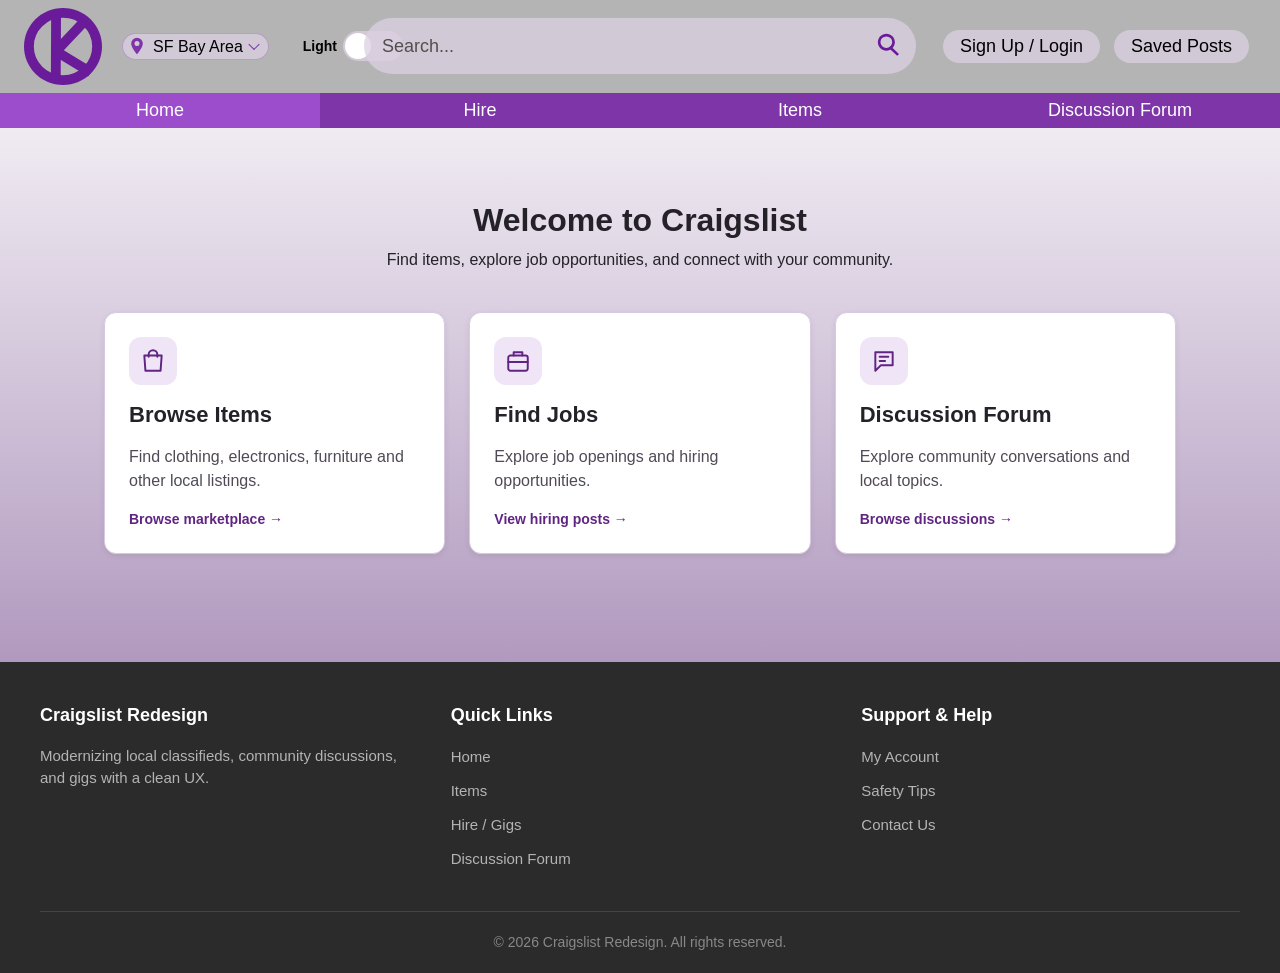
==== commit 88607db6: "Save feature added save feature and page" ====
--- a/Pages/index.html
+++ b/Pages/index.html
@@ -240,7 +240,8 @@
         </div>
 
     </main>
-
+    
+    <div id="footer-placeholder"></div>
     <script src="../Scripts/navigation.js" defer></script>
 
 </body>
--- a/Style/style.css
+++ b/Style/style.css
@@ -301,7 +301,7 @@
 
 .header_nav_bottom {
     display: grid;
-    grid-template-columns: repeat(3, minmax(0, 1fr));
+    grid-template-columns: repeat(4, minmax(0, 1fr));
     align-items: center;
     justify-content: center;
     gap: 0;
@@ -1237,3 +1237,40 @@
         display: none;
     }
 }
+
+.save-item-btn {
+    margin-top: 14px;
+    padding: 8px 16px;
+    border: 1px solid #7e35a8;
+    border-radius: 999px;
+    background: #ddd0e2be;
+    color: #222;
+    font-size: 0.95rem;
+    font-weight: 600;
+    cursor: pointer;
+    transition: background-color 180ms ease, color 180ms ease, border-color 180ms ease;
+}
+
+.save-item-btn:hover,
+.save-item-btn:focus-visible {
+    background: #936ca9;
+    color: #fff;
+}
+
+.save-item-btn.is-saved {
+    background: #7e35a8;
+    border-color: #7e35a8;
+    color: #fff;
+}
+
+html[data-theme="dark"] .save-item-btn {
+    background: #3a2b42;
+    border-color: #c77dff;
+    color: #f5f5f5;
+}
+
+html[data-theme="dark"] .save-item-btn.is-saved {
+    background: #9c4dcc;
+    border-color: #c77dff;
+    color: #fff;
+}
